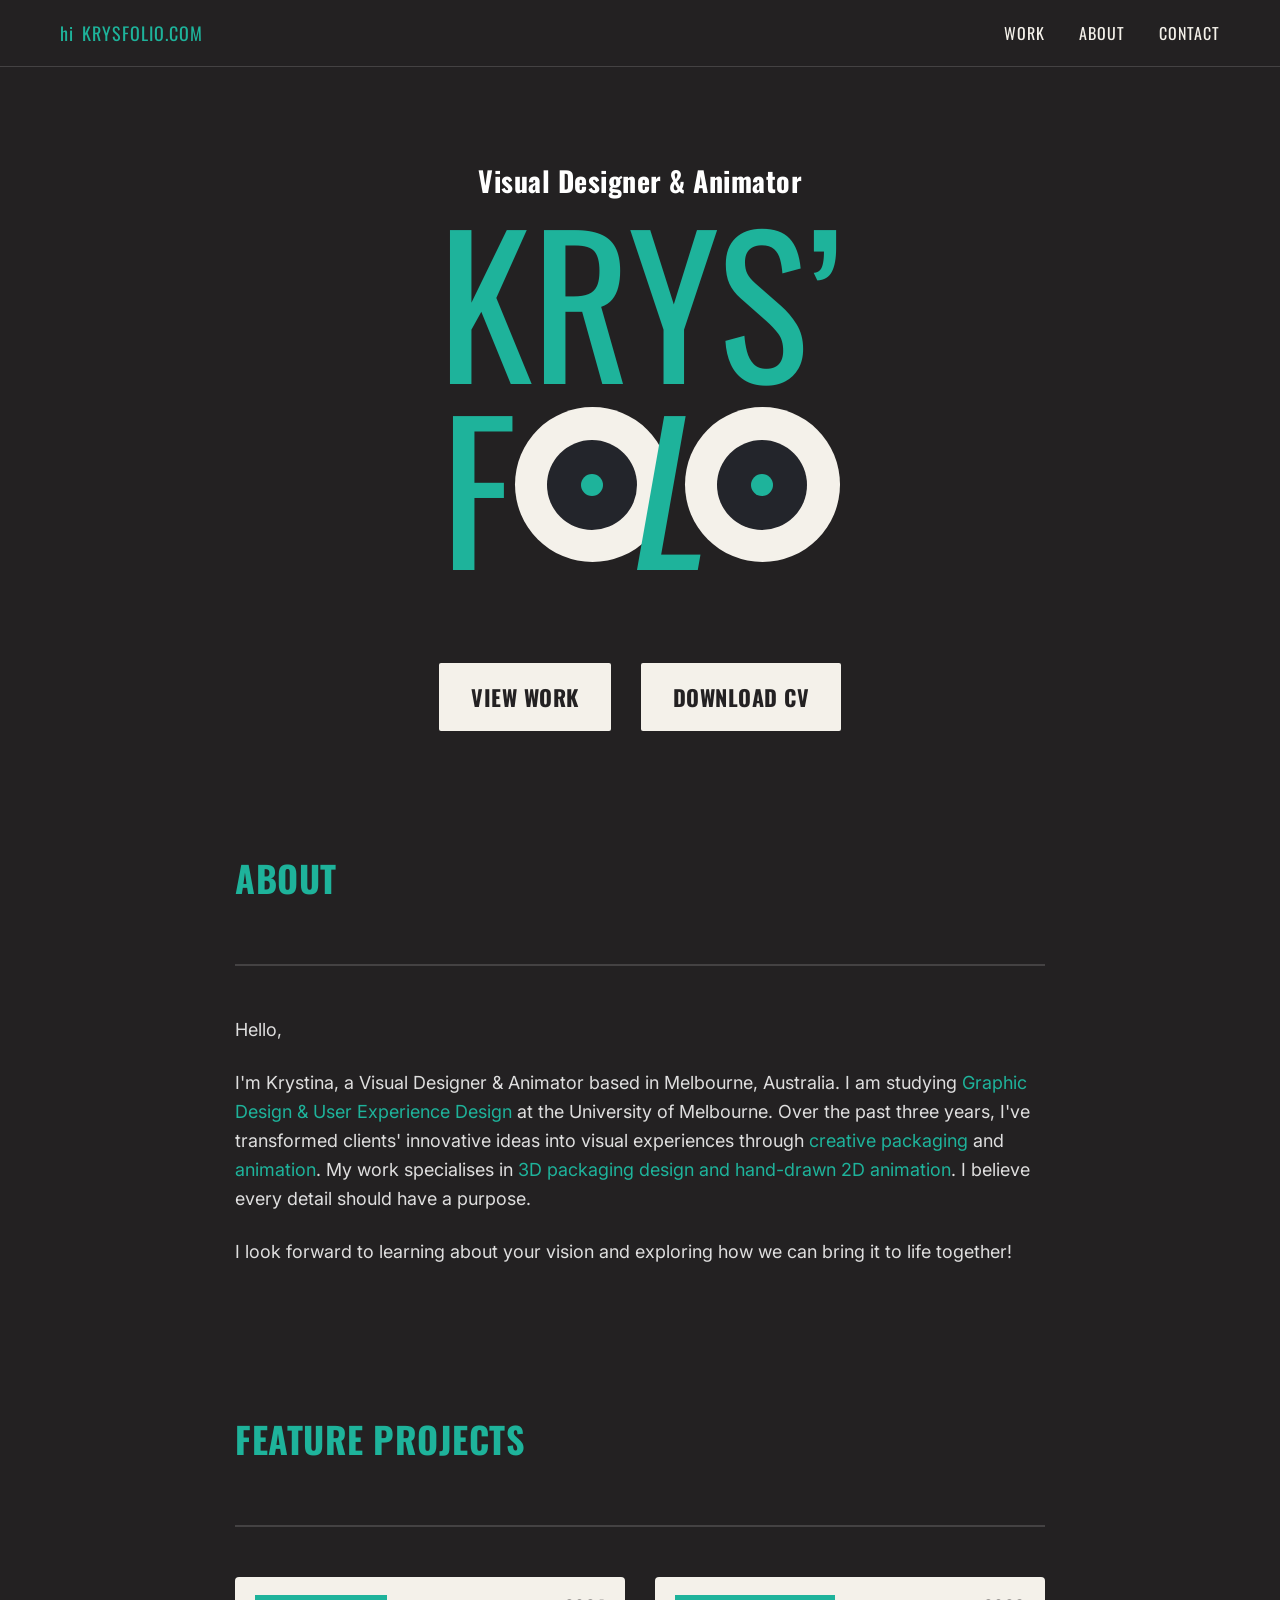
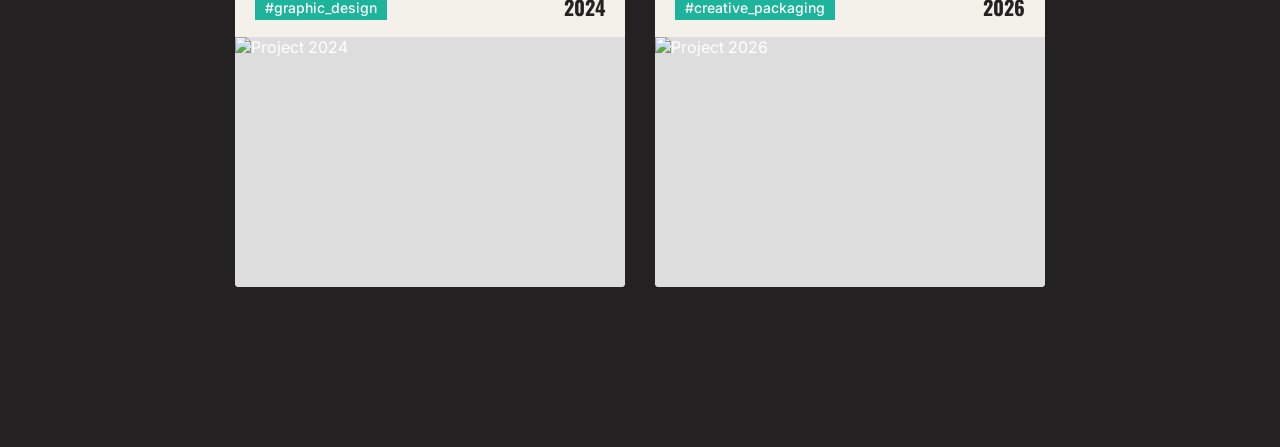
==== index.html @ 50fbc8a4 "first-version" ====
<!DOCTYPE html>
<html lang="vi">
<head>
  <meta charset="UTF-8">
  <meta name="viewport" content="width=device-width, initial-scale=1.0">
  <title>Krystina | Visual Designer & Animator</title>
  <link rel="preconnect" href="https://fonts.googleapis.com">
  <link rel="preconnect" href="https://fonts.gstatic.com" crossorigin>
  <link href="https://fonts.googleapis.com/css2?family=Inter:wght@400;500&family=Oswald:wght@700&display=swap" rel="stylesheet">
  <link rel="stylesheet" href="style.css">
</head>
<body>

  <header class="navbar">
    <div class="nav-container">
      <div class="logo">
        <span class="logo-circle">hi</span>
        <span class="logo-text">KRYSFOLIO.COM</span>
      </div>
      <nav class="nav-links">
        <a href="#work">WORK</a>
        <a href="#about">ABOUT</a>
        <a href="#contact">CONTACT</a>
      </nav>
    </div>
  </header>

  <main class="main-content">
    <section class="hero-section">
      <h2 class="sub-title">Visual Designer & Animator</h2>
      
      <div class="brand-container">
        <div class="row row-top">KRYS’</div>
        <div class="row row-bottom">
          <span class="letter txt-green">F</span>
          <div class="eye">
            <div class="pupil"></div>
          </div>
          <span class="letter txt-green letter-l">L</span>
          <div class="eye">
            <div class="pupil"></div>
          </div>
        </div>
      </div>

      <div class="cta-buttons">
        <a href="#work" class="btn">VIEW WORK</a>
        <a href="#cv" class="btn">DOWNLOAD CV</a>
      </div>
    </section>

    <section id="about" class="about-section">
      <h3 class="section-title">ABOUT</h3>
      <div class="about-text">
        <p>Hello,</p>
        <p>I'm Krystina, a Visual Designer & Animator based in Melbourne, Australia. I am studying <span class="txt-highlight">Graphic Design & User Experience Design</span> at the University of Melbourne. Over the past three years, I've transformed clients' innovative ideas into visual experiences through <span class="txt-highlight">creative packaging</span> and <span class="txt-highlight">animation</span>. My work specialises in <span class="txt-highlight">3D packaging design and hand-drawn 2D animation</span>. I believe every detail should have a purpose.</p>
        <p>I look forward to learning about your vision and exploring how we can bring it to life together!</p>
      </div>
    </section>

    <section id="work" class="projects-section">
      <h3 class="section-title">FEATURE PROJECTS</h3>
      
      <div class="projects-grid">
        <div class="project-card">
          <div class="card-header">
            <span class="tag">#graphic_design</span>
            <span class="year">2024</span>
          </div>
          <div class="card-media">
            <img src="placeholder1.jpg" alt="Project 2024"> 
          </div>
        </div>

        <div class="project-card">
          <div class="card-header">
            <span class="tag">#creative_packaging</span>
            <span class="year">2026</span>
          </div>
          <div class="card-media">
            <img src="placeholder2.jpg" alt="Project 2026">
          </div>
        </div>
      </div>
    </section>
  </main>

  <script src="script.js"></script>
</body>
</html>
---- style.css ----
/* --- Quy chuẩn hệ thống --- */
* {
  box-sizing: border-box;
  margin: 0;
  padding: 0;
}

:root {
  --bg-color: #232122;     /* Màu nền xám đen đặc trưng của ảnh */
  --primary-green: #1eb39b; /* Màu xanh ngọc chuẩn */
  --text-white: #ffffff;
  --text-cream: #f4f1ea;
}

html {
  scroll-behavior: smooth;
}

body {
  background-color: var(--bg-color);
  color: var(--text-white);
  font-family: 'Inter', sans-serif;
  overflow-x: hidden;
  padding-bottom: 100px;
}

/* --- 1. NAVBAR STYLE --- */
.navbar {
  width: 100%;
  border-bottom: 1px solid rgba(255, 255, 255, 0.15);
  position: fixed;
  top: 0;
  left: 0;
  background-color: var(--bg-color);
  z-index: 100;
}

.nav-container {
  max-width: 1200px;
  margin: 0 auto;
  padding: 20px;
  display: flex;
  justify-content: space-between;
  align-items: center;
}

.logo {
  display: flex;
  align-items: center;
  gap: 8px;
  font-family: 'Oswald', sans-serif;
  color: var(--primary-green);
  font-size: 18px;
  letter-spacing: 1px;
}

.nav-links a {
  font-family: 'Oswald', sans-serif;
  color: var(--text-cream);
  text-decoration: none;
  margin-left: 30px;
  font-size: 16px;
  letter-spacing: 1px;
  transition: color 0.2s;
}

.nav-links a:hover {
  color: var(--primary-green);
}

/* --- TỔNG THỂ LAYOUT CHÍNH --- */
.main-content {
  max-width: 850px;
  margin: 0 auto;
  padding: 0 20px;
}

/* --- 2. HERO SECTION --- */
.hero-section {
  padding-top: 160px;
  padding-bottom: 60px;
  display: flex;
  flex-direction: column;
  align-items: center;
}

.sub-title {
  font-family: 'Oswald', sans-serif;
  font-size: 28px;
  font-weight: 700;
  color: var(--text-white);
  margin-bottom: 20px;
  letter-spacing: 0.5px;
}

.brand-container {
  display: flex;
  flex-direction: column;
  align-items: center;
  user-select: none;
  margin-bottom: 40px;
}

.row {
  display: flex;
  align-items: center;
  line-height: 0.82;
}

.row-top {
  font-family: 'Oswald', sans-serif;
  font-size: 190px;
  color: var(--primary-green);
}

.row-bottom {
  font-family: 'Oswald', sans-serif;
  font-size: 190px;
  margin-top: 30px;
}

.letter { display: inline-block; }
.txt-green { color: var(--primary-green); }

.letter-l {
  transform: skewX(-10deg);
  margin-left: -30px;
  margin-right: -30px;
  z-index: 10;
}

/* KHÔNG GIAN MẮT TƯƠNG TÁC CHUỘT */
.eye {
  position: relative;
  width: 155px;
  height: 155px;
  background-color: var(--text-cream);
  border-radius: 50%;
  display: inline-block;
  z-index: 5;
}

.pupil {
  position: absolute;
  width: 90px;
  height: 90px;
  background-color: #23252b;
  border-radius: 50%;
  top: 50%;
  left: 50%;
  transform: translate(-50%, -50%);
  display: flex;
  justify-content: center;
  align-items: center;
  transition: transform 0.06s ease-in-out;
}

.pupil::after {
  content: '';
  width: 22px;
  height: 22px;
  background-color: var(--primary-green);
  border-radius: 50%;
}

/* BUTTONS VIEW WORK & CV */
.cta-buttons {
  display: flex;
  gap: 30px;
  margin-top: 60px;
}

.btn {
  font-family: 'Oswald', sans-serif;
  font-size: 22px;
  font-weight: 700;
  color: #232122;
  background-color: var(--text-cream);
  text-decoration: none;
  padding: 18px 32px;
  border-radius: 2px;
  letter-spacing: 0.5px;
  transition: background-color 0.2s, transform 0.1s;
}

.btn:hover {
  background-color: var(--primary-green);
  color: #fff;
  transform: translateY(-2px);
}

/* --- CẤU TRÚC CHUNG CÁC SECTION PHÍA DƯỚI --- */
.section-title {
  font-family: 'Oswald', sans-serif;
  font-size: 36px;
  color: var(--primary-green);
  border-bottom: 2px solid rgba(255, 255, 255, 0.15);
  padding-bottom: 60px;
  margin-bottom: 50px;
  letter-spacing: 0.5px;
}

/* --- 3. ABOUT SECTION --- */
.about-section {
  padding: 60px 0;
}

.about-text {
  font-size: 18px;
  line-height: 1.6;
  color: rgba(255, 255, 255, 0.85);
}

.about-text p {
  margin-bottom: 25px;
}

.txt-highlight {
  color: var(--primary-green);
}

/* --- 4. PROJECTS SECTION --- */
.projects-section {
  padding: 60px 0;
}

.projects-grid {
  display: grid;
  grid-template-columns: 1fr 1fr;
  gap: 30px;
}

.project-card {
  background-color: var(--text-cream);
  border-radius: 4px;
  overflow: hidden;
  display: flex;
  flex-direction: column;
}

.card-header {
  padding: 15px 20px;
  display: flex;
  justify-content: space-between;
  align-items: center;
  color: #232122;
}

.tag {
  background-color: var(--primary-green);
  color: white;
  padding: 4px 10px;
  font-size: 14px;
  font-weight: 500;
}

.year {
  font-family: 'Oswald', sans-serif;
  font-size: 20px;
  font-weight: 700;
}

.card-media {
  flex-grow: 1;
  background-color: #ddd; /* Nền tạm khi chưa có ảnh */
  min-height: 250px;
  display: flex;
  align-items: center;
  justify-content: center;
}

.card-media img {
  width: 100%;
  height: 100%;
  object-fit: cover;
}

/* RESPONSIVE CHO ĐIỆN THOẠI */
@media (max-width: 768px) {
  .row-top { font-size: 100px; }
  .row-bottom { font-size: 90px; }
  .eye { width: 85px; height: 85px; }
  .pupil { width: 40px; height: 40px; }
  .letter-l { margin-left: -15px; margin-right: -15px; }
  .projects-grid { grid-template-columns: 1fr; }
}
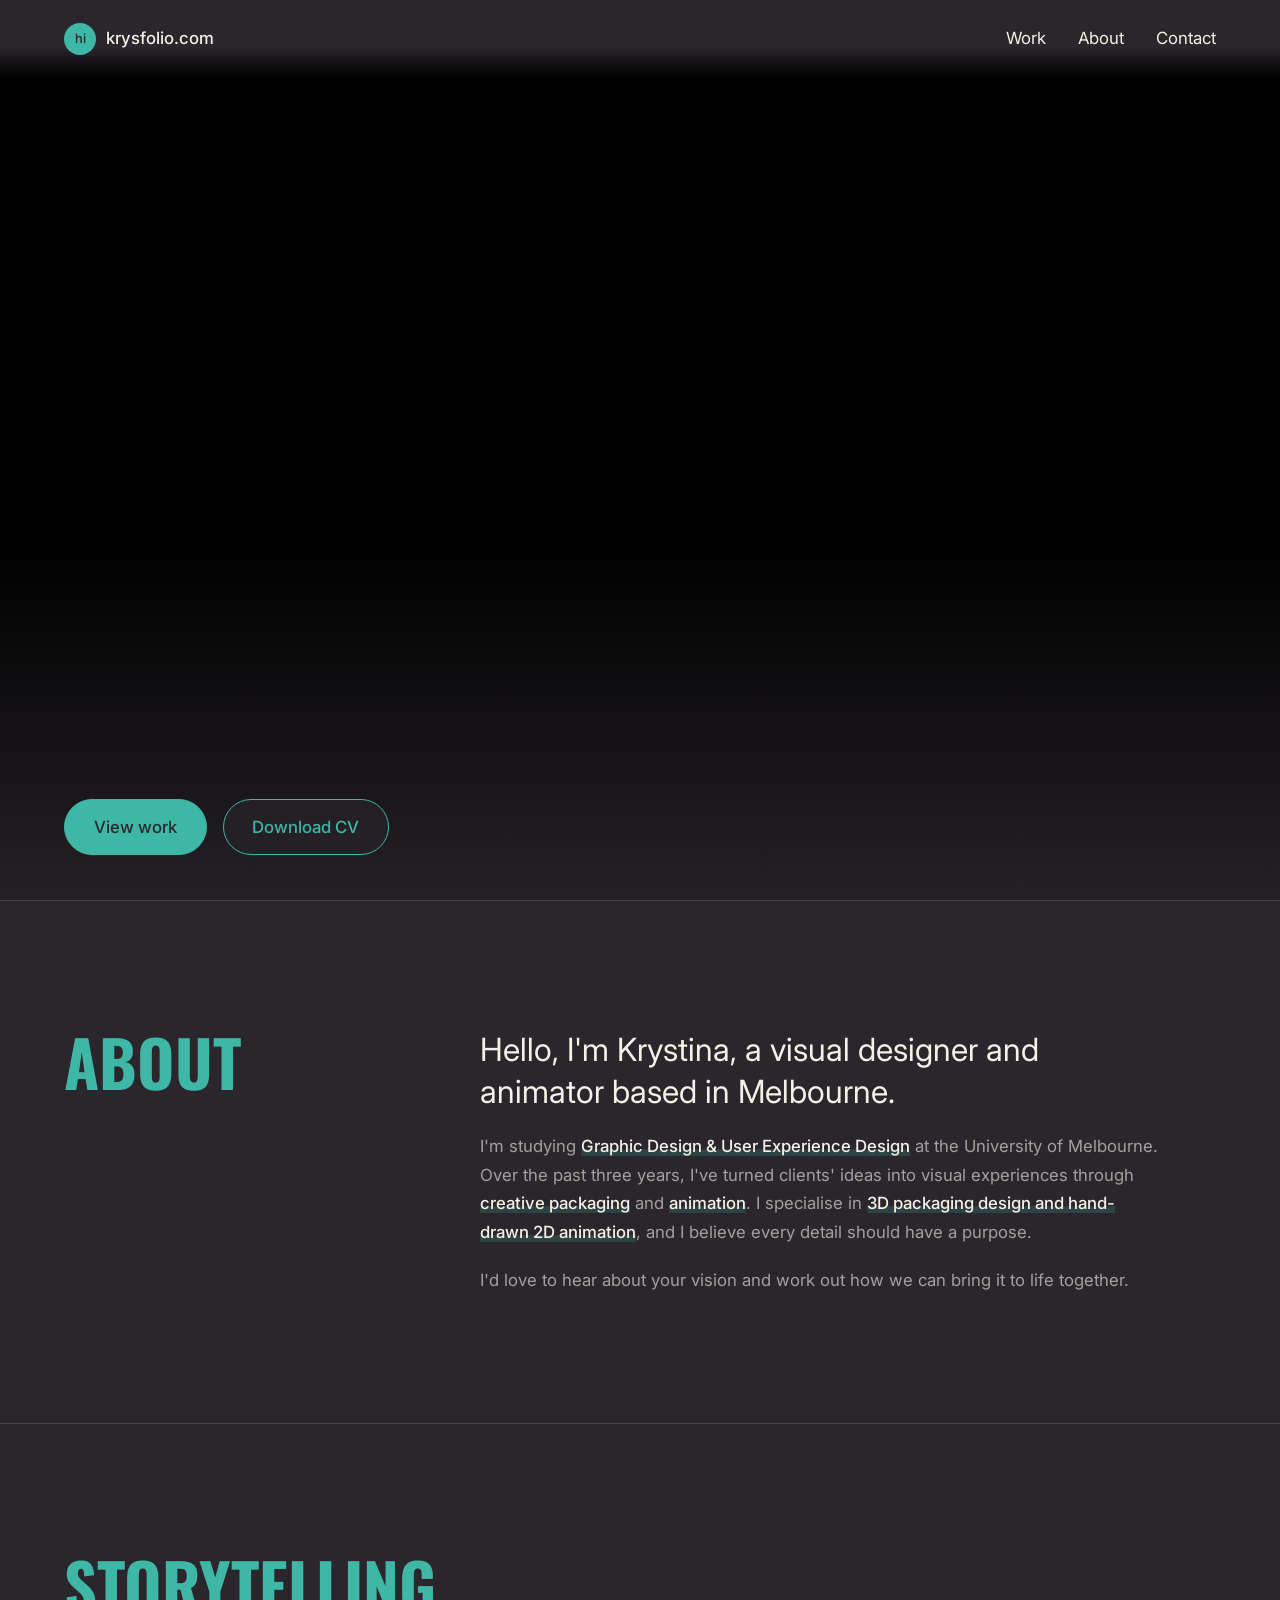
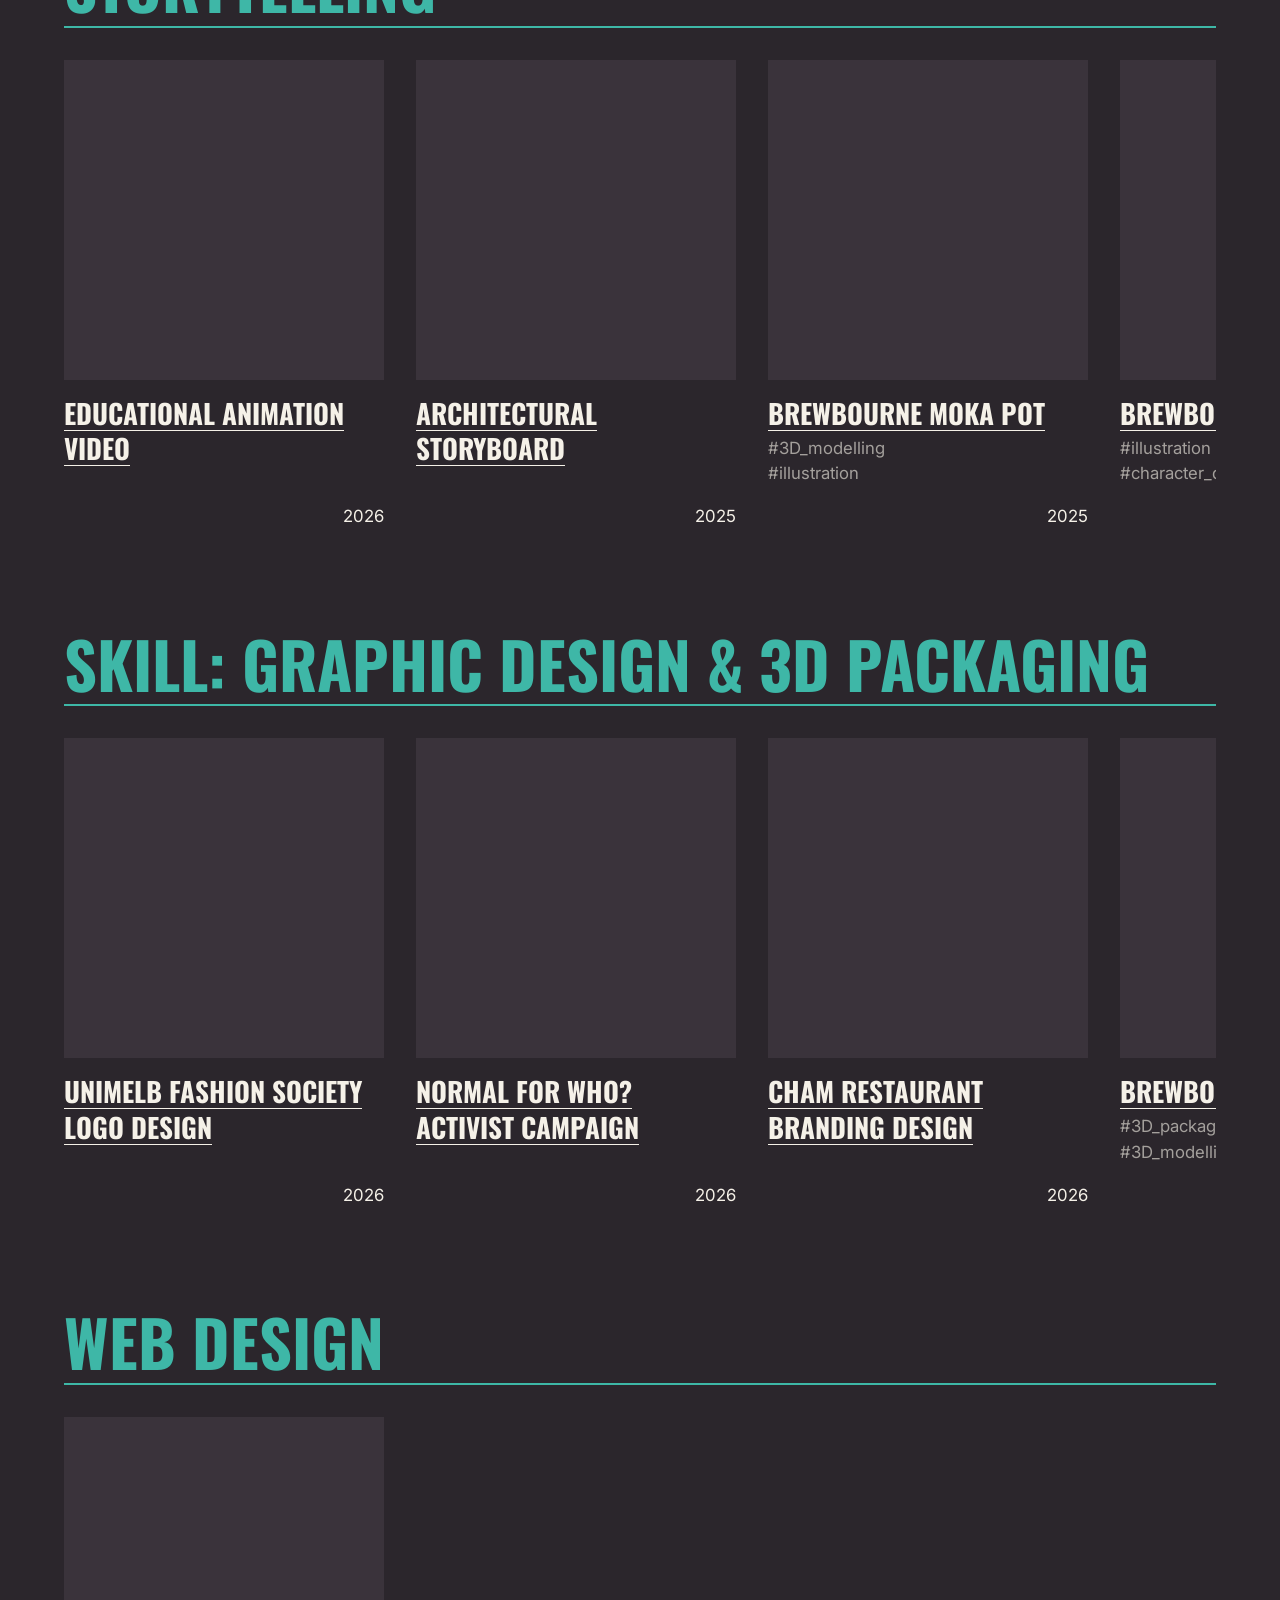
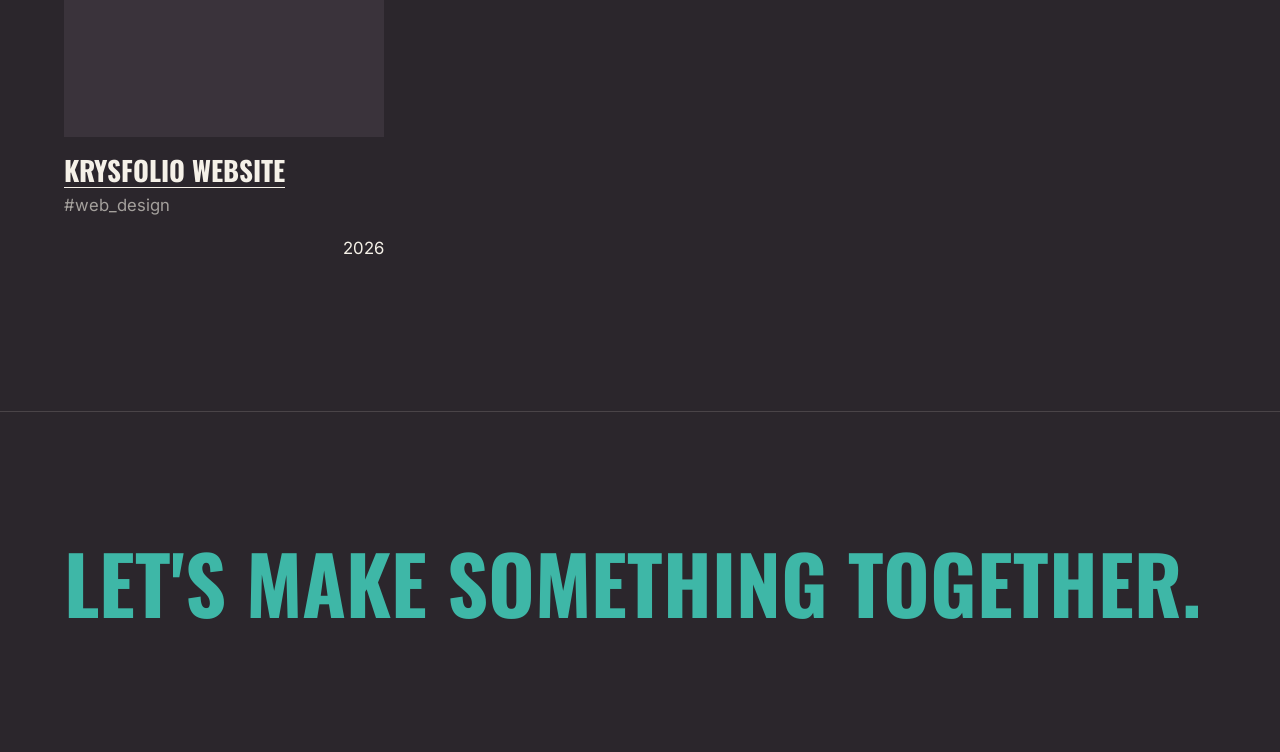
==== commit 8e2dee74: "second-vers" ====
--- a/index.html
+++ b/index.html
@@ -1,5 +1,5 @@
 <!DOCTYPE html>
-<html lang="vi">
+<html lang="en">
 <head>
   <meta charset="UTF-8">
   <meta name="viewport" content="width=device-width, initial-scale=1.0">
@@ -12,79 +12,112 @@
 <body>
 
   <header class="navbar">
-    <div class="nav-container">
-      <div class="logo">
-        <span class="logo-circle">hi</span>
-        <span class="logo-text">KRYSFOLIO.COM</span>
-      </div>
-      <nav class="nav-links">
-        <a href="#work">WORK</a>
-        <a href="#about">ABOUT</a>
-        <a href="#contact">CONTACT</a>
-      </nav>
-    </div>
+    <a href="#top" class="logo"><span class="logo-dot">hi</span>krysfolio.com</a>
+    <nav class="nav-links">
+      <a href="#work">Work</a>
+      <a href="#about">About</a>
+      <a href="#contact">Contact</a>
+    </nav>
   </header>
 
-  <main class="main-content">
-    <section class="hero-section">
-      <h2 class="sub-title">Visual Designer & Animator</h2>
-      
-      <div class="brand-container">
-        <div class="row row-top">KRYS’</div>
-        <div class="row row-bottom">
-          <span class="letter txt-green">F</span>
-          <div class="eye">
-            <div class="pupil"></div>
-          </div>
-          <span class="letter txt-green letter-l">L</span>
-          <div class="eye">
-            <div class="pupil"></div>
-          </div>
-        </div>
-      </div>
-
-      <div class="cta-buttons">
-        <a href="#work" class="btn">VIEW WORK</a>
-        <a href="#cv" class="btn">DOWNLOAD CV</a>
+  <main id="top">
+    <section class="hero">
+      <video class="hero-video" autoplay muted loop playsinline preload="auto" poster="hero-poster.jpg" aria-label="Krystina's animation reel">
+        <source src="hero.webm" type="video/webm">
+        <source src="images/hero-animation.mp4" type="video/mp4">
+      </video>
+      <div class="cta">
+        <a href="#work" class="btn btn-solid">View work</a>
+        <a href="#cv" class="btn">Download CV</a>
       </div>
     </section>
 
-    <section id="about" class="about-section">
-      <h3 class="section-title">ABOUT</h3>
+    <section id="about" class="about">
+      <h2>About</h2>
       <div class="about-text">
-        <p>Hello,</p>
-        <p>I'm Krystina, a Visual Designer & Animator based in Melbourne, Australia. I am studying <span class="txt-highlight">Graphic Design & User Experience Design</span> at the University of Melbourne. Over the past three years, I've transformed clients' innovative ideas into visual experiences through <span class="txt-highlight">creative packaging</span> and <span class="txt-highlight">animation</span>. My work specialises in <span class="txt-highlight">3D packaging design and hand-drawn 2D animation</span>. I believe every detail should have a purpose.</p>
-        <p>I look forward to learning about your vision and exploring how we can bring it to life together!</p>
+        <p class="lead">Hello, I'm Krystina, a visual designer and animator based in Melbourne.</p>
+        <p>I'm studying <b>Graphic Design &amp; User Experience Design</b> at the University of Melbourne. Over the past three years, I've turned clients' ideas into visual experiences through <b>creative packaging</b> and <b>animation</b>. I specialise in <b>3D packaging design and hand-drawn 2D animation</b>, and I believe every detail should have a purpose.</p>
+        <p>I'd love to hear about your vision and work out how we can bring it to life together.</p>
       </div>
     </section>
 
-    <section id="work" class="projects-section">
-      <h3 class="section-title">FEATURE PROJECTS</h3>
-      
-      <div class="projects-grid">
-        <div class="project-card">
-          <div class="card-header">
-            <span class="tag">#graphic_design</span>
-            <span class="year">2024</span>
-          </div>
-          <div class="card-media">
-            <img src="placeholder1.jpg" alt="Project 2024"> 
-          </div>
+    <section id="work" class="work">
+      <div class="category">
+        <h2>Storytelling</h2>
+        <div class="row">
+          <a href="#" class="card">
+            <div class="media"><img src="images/educational-animation-video.jpg" alt="Educational Animation Video" onerror="this.remove()"></div>
+            <h3 class="title">Educational Animation Video</h3>
+            
+            <span class="year">2026</span>
+          </a>
+          <a href="#" class="card">
+            <div class="media"><img src="images/architectural-storyboard.jpg" alt="Architectural Storyboard" onerror="this.remove()"></div>
+            <h3 class="title">Architectural Storyboard</h3>
+            
+            <span class="year">2025</span>
+          </a>
+          <a href="#" class="card">
+            <div class="media"><img src="images/brewbourne-moka-pot.jpg" alt="Brewbourne Moka Pot" onerror="this.remove()"></div>
+            <h3 class="title">Brewbourne Moka Pot</h3>
+            <p class="tags"><span>#3D_modelling</span><span>#illustration</span></p>
+            <span class="year">2025</span>
+          </a>
+          <a href="#" class="card">
+            <div class="media"><img src="images/brewbourne-mascots.jpg" alt="Brewbourne Mascots" onerror="this.remove()"></div>
+            <h3 class="title">Brewbourne Mascots</h3>
+            <p class="tags"><span>#illustration</span><span>#character_design</span></p>
+            <span class="year">2025</span>
+          </a>
         </div>
-
-        <div class="project-card">
-          <div class="card-header">
-            <span class="tag">#creative_packaging</span>
+      </div>
+      <div class="category">
+        <h2>Skill: Graphic Design &amp; 3D Packaging</h2>
+        <div class="row">
+          <a href="#" class="card">
+            <div class="media"><img src="images/unimelb-fashion-society-logo-design.jpg" alt="UniMelb Fashion Society Logo Design" onerror="this.remove()"></div>
+            <h3 class="title">UniMelb Fashion Society Logo Design</h3>
+            
             <span class="year">2026</span>
-          </div>
-          <div class="card-media">
-            <img src="placeholder2.jpg" alt="Project 2026">
-          </div>
+          </a>
+          <a href="#" class="card">
+            <div class="media"><img src="images/normal-for-who-activist-campaign.jpg" alt="Normal For Who? Activist Campaign" onerror="this.remove()"></div>
+            <h3 class="title">Normal For Who? Activist Campaign</h3>
+            
+            <span class="year">2026</span>
+          </a>
+          <a href="#" class="card">
+            <div class="media"><img src="images/cham-restaurant-branding-design.jpg" alt="Cham Restaurant Branding Design" onerror="this.remove()"></div>
+            <h3 class="title">Cham Restaurant Branding Design</h3>
+            
+            <span class="year">2026</span>
+          </a>
+          <a href="#" class="card">
+            <div class="media"><img src="images/brewbourne-packaging.jpg" alt="Brewbourne Packaging" onerror="this.remove()"></div>
+            <h3 class="title">Brewbourne Packaging</h3>
+            <p class="tags"><span>#3D_packaging</span><span>#3D_modelling</span></p>
+            <span class="year">2026</span>
+          </a>
+        </div>
+      </div>
+      <div class="category">
+        <h2>Web Design</h2>
+        <div class="row">
+          <a href="#" class="card">
+            <div class="media"><img src="images/krysfolio-website.jpg" alt="Krysfolio Website" onerror="this.remove()"></div>
+            <h3 class="title">Krysfolio Website</h3>
+            <p class="tags"><span>#web_design</span></p>
+            <span class="year">2026</span>
+          </a>
         </div>
       </div>
     </section>
   </main>
 
+  <footer id="contact" class="footer">
+    <p>Let's make something together.</p>
+  </footer>
+
   <script src="script.js"></script>
 </body>
 </html>
--- a/style.css
+++ b/style.css
@@ -1,286 +1,99 @@
-/* --- Quy chuẩn hệ thống --- */
-* {
-  box-sizing: border-box;
-  margin: 0;
-  padding: 0;
+:root {
+  --bg: #2B262C;
+  --heading: #3EB7A7;
+  --body: #F5F1E8;
+  --muted: #F5F1E899;
+  --line: #F5F1E826;
+  --display: "Oswald", Impact, sans-serif;
+  --text: "Inter", system-ui, sans-serif;
+  --pad: clamp(1.25rem, 5vw, 4rem);
 }
+* { box-sizing: border-box; margin: 0; }
+html { scroll-behavior: smooth; }
+body {
+  background: var(--bg); color: var(--body);
+  font: 400 1.05rem/1.7 var(--text);
+  -webkit-font-smoothing: antialiased;
+}
+a { color: inherit; text-decoration: none; }
+:focus-visible { outline: 2px solid var(--heading); outline-offset: 4px; }
 
-:root {
-  --bg-color: #232122;     /* Màu nền xám đen đặc trưng của ảnh */
-  --primary-green: #1eb39b; /* Màu xanh ngọc chuẩn */
-  --text-white: #ffffff;
-  --text-cream: #f4f1ea;
+/* Nav */
+.navbar {
+  position: fixed; inset: 0 0 auto 0; z-index: 10;
+  display: flex; justify-content: space-between; align-items: center;
+  padding: 1.25rem var(--pad);
+  background: linear-gradient(var(--bg) 60%, transparent);
 }
+.logo { display: flex; align-items: center; gap: .6rem; font-weight: 500; }
+.logo-dot {
+  display: grid; place-items: center; width: 2rem; height: 2rem;
+  border-radius: 50%; background: var(--heading); color: var(--bg);
+  font-size: .8rem; font-weight: 500;
+}
+.nav-links { display: flex; gap: 2rem; }
+.nav-links a { padding: .25rem 0; border-bottom: 1px solid transparent; transition: border-color .2s; }
+.nav-links a:hover { border-color: var(--heading); }
 
-html {
-  scroll-behavior: smooth;
+/* Hero: full-screen animation video */
+.hero { position: relative; height: 100svh; min-height: 28rem; background: #000; overflow: hidden; }
+.hero-video { position: absolute; inset: 0; width: 100%; height: 100%; object-fit: cover; display: block; }
+.hero::after { /* keeps nav and buttons readable over any footage */
+  content: ""; position: absolute; inset: auto 0 0 0; height: 40%;
+  background: linear-gradient(transparent, #2B262Cd9); pointer-events: none;
 }
+.cta { position: absolute; z-index: 2; left: var(--pad); bottom: clamp(1.5rem, 5vh, 3rem); display: flex; gap: 1rem; flex-wrap: wrap; }
+.btn {
+  padding: .8rem 1.8rem; border: 1.5px solid var(--heading); border-radius: 999px;
+  color: var(--heading); font-weight: 500; background: #2B262C99; backdrop-filter: blur(6px);
+  transition: background .2s, color .2s;
+}
+.btn:hover, .btn-solid { background: var(--heading); color: var(--bg); }
+.btn-solid:hover { background: var(--body); border-color: var(--body); }
 
-body {
-  background-color: var(--bg-color);
-  color: var(--text-white);
-  font-family: 'Inter', sans-serif;
-  overflow-x: hidden;
-  padding-bottom: 100px;
+/* Sections */
+.about, .work, .footer { padding: clamp(4rem, 10vw, 8rem) var(--pad); border-top: 1px solid var(--line); }
+h2 { font: 700 clamp(2.2rem, 6vw, 4rem)/1 var(--display); color: var(--heading); text-transform: uppercase; }
+
+.about { display: grid; grid-template-columns: minmax(0, 1fr) minmax(0, 2fr); gap: 3rem; }
+.about-text { max-width: 62ch; display: grid; gap: 1.25rem; color: var(--muted); }
+.about-text .lead { color: var(--body); font-size: clamp(1.4rem, 3vw, 2rem); line-height: 1.3; }
+.about-text b { color: var(--body); font-weight: 500; box-shadow: inset 0 -.4em 0 #3EB7A733; }
+
+/* Work: category rows, each a horizontal scroller */
+.category + .category { margin-top: clamp(3rem, 7vw, 5rem); }
+.category h2 {
+  padding-bottom: .6rem; margin-bottom: 2rem;
+  border-bottom: 2px solid var(--heading);
 }
+.row {
+  display: flex; gap: 2rem; overflow-x: auto; padding-bottom: 1.25rem;
+  scroll-snap-type: x proximity; overscroll-behavior-x: contain;
+  scrollbar-width: thin; scrollbar-color: var(--heading) transparent;
+}
+.card { flex: 0 0 clamp(14rem, 26vw, 20rem); display: flex; flex-direction: column; scroll-snap-align: start; }
+.media { aspect-ratio: 1; overflow: hidden; background: #3A333B; }
+.media img { width: 100%; height: 100%; object-fit: cover; display: block; transition: transform .5s ease; }
+.card:hover .media img { transform: scale(1.04); }
+.title {
+  margin-top: 1rem; font: 700 clamp(1.3rem, 2.2vw, 1.7rem)/1.3 var(--display);
+  text-transform: uppercase; text-decoration: underline; text-underline-offset: .18em;
+  text-decoration-thickness: 1px; transition: color .2s;
+}
+.card:hover .title { color: var(--heading); }
+.tags { margin-top: .3rem; color: var(--muted); font-size: 1.05rem; line-height: 1.5; }
+.tags span { display: block; }
+.year { margin-top: auto; padding-top: 1rem; text-align: right; }
 
-/* --- 1. NAVBAR STYLE --- */
-.navbar {
-  width: 100%;
-  border-bottom: 1px solid rgba(255, 255, 255, 0.15);
-  position: fixed;
-  top: 0;
-  left: 0;
-  background-color: var(--bg-color);
-  z-index: 100;
+.footer { font: 700 clamp(2rem, 7vw, 5rem)/1.05 var(--display); color: var(--heading); text-transform: uppercase; }
+
+@media (max-width: 720px) {
+  .about { grid-template-columns: 1fr; gap: 1.5rem; }
+  .nav-links { gap: 1.1rem; font-size: .95rem; }
+  .card { flex-basis: 75vw; }
+  .logo-text { display: none; }
 }
-
-.nav-container {
-  max-width: 1200px;
-  margin: 0 auto;
-  padding: 20px;
-  display: flex;
-  justify-content: space-between;
-  align-items: center;
-}
-
-.logo {
-  display: flex;
-  align-items: center;
-  gap: 8px;
-  font-family: 'Oswald', sans-serif;
-  color: var(--primary-green);
-  font-size: 18px;
-  letter-spacing: 1px;
-}
-
-.nav-links a {
-  font-family: 'Oswald', sans-serif;
-  color: var(--text-cream);
-  text-decoration: none;
-  margin-left: 30px;
-  font-size: 16px;
-  letter-spacing: 1px;
-  transition: color 0.2s;
-}
-
-.nav-links a:hover {
-  color: var(--primary-green);
-}
-
-/* --- TỔNG THỂ LAYOUT CHÍNH --- */
-.main-content {
-  max-width: 850px;
-  margin: 0 auto;
-  padding: 0 20px;
-}
-
-/* --- 2. HERO SECTION --- */
-.hero-section {
-  padding-top: 160px;
-  padding-bottom: 60px;
-  display: flex;
-  flex-direction: column;
-  align-items: center;
-}
-
-.sub-title {
-  font-family: 'Oswald', sans-serif;
-  font-size: 28px;
-  font-weight: 700;
-  color: var(--text-white);
-  margin-bottom: 20px;
-  letter-spacing: 0.5px;
-}
-
-.brand-container {
-  display: flex;
-  flex-direction: column;
-  align-items: center;
-  user-select: none;
-  margin-bottom: 40px;
-}
-
-.row {
-  display: flex;
-  align-items: center;
-  line-height: 0.82;
-}
-
-.row-top {
-  font-family: 'Oswald', sans-serif;
-  font-size: 190px;
-  color: var(--primary-green);
-}
-
-.row-bottom {
-  font-family: 'Oswald', sans-serif;
-  font-size: 190px;
-  margin-top: 30px;
-}
-
-.letter { display: inline-block; }
-.txt-green { color: var(--primary-green); }
-
-.letter-l {
-  transform: skewX(-10deg);
-  margin-left: -30px;
-  margin-right: -30px;
-  z-index: 10;
-}
-
-/* KHÔNG GIAN MẮT TƯƠNG TÁC CHUỘT */
-.eye {
-  position: relative;
-  width: 155px;
-  height: 155px;
-  background-color: var(--text-cream);
-  border-radius: 50%;
-  display: inline-block;
-  z-index: 5;
-}
-
-.pupil {
-  position: absolute;
-  width: 90px;
-  height: 90px;
-  background-color: #23252b;
-  border-radius: 50%;
-  top: 50%;
-  left: 50%;
-  transform: translate(-50%, -50%);
-  display: flex;
-  justify-content: center;
-  align-items: center;
-  transition: transform 0.06s ease-in-out;
-}
-
-.pupil::after {
-  content: '';
-  width: 22px;
-  height: 22px;
-  background-color: var(--primary-green);
-  border-radius: 50%;
-}
-
-/* BUTTONS VIEW WORK & CV */
-.cta-buttons {
-  display: flex;
-  gap: 30px;
-  margin-top: 60px;
-}
-
-.btn {
-  font-family: 'Oswald', sans-serif;
-  font-size: 22px;
-  font-weight: 700;
-  color: #232122;
-  background-color: var(--text-cream);
-  text-decoration: none;
-  padding: 18px 32px;
-  border-radius: 2px;
-  letter-spacing: 0.5px;
-  transition: background-color 0.2s, transform 0.1s;
-}
-
-.btn:hover {
-  background-color: var(--primary-green);
-  color: #fff;
-  transform: translateY(-2px);
-}
-
-/* --- CẤU TRÚC CHUNG CÁC SECTION PHÍA DƯỚI --- */
-.section-title {
-  font-family: 'Oswald', sans-serif;
-  font-size: 36px;
-  color: var(--primary-green);
-  border-bottom: 2px solid rgba(255, 255, 255, 0.15);
-  padding-bottom: 60px;
-  margin-bottom: 50px;
-  letter-spacing: 0.5px;
-}
-
-/* --- 3. ABOUT SECTION --- */
-.about-section {
-  padding: 60px 0;
-}
-
-.about-text {
-  font-size: 18px;
-  line-height: 1.6;
-  color: rgba(255, 255, 255, 0.85);
-}
-
-.about-text p {
-  margin-bottom: 25px;
-}
-
-.txt-highlight {
-  color: var(--primary-green);
-}
-
-/* --- 4. PROJECTS SECTION --- */
-.projects-section {
-  padding: 60px 0;
-}
-
-.projects-grid {
-  display: grid;
-  grid-template-columns: 1fr 1fr;
-  gap: 30px;
-}
-
-.project-card {
-  background-color: var(--text-cream);
-  border-radius: 4px;
-  overflow: hidden;
-  display: flex;
-  flex-direction: column;
-}
-
-.card-header {
-  padding: 15px 20px;
-  display: flex;
-  justify-content: space-between;
-  align-items: center;
-  color: #232122;
-}
-
-.tag {
-  background-color: var(--primary-green);
-  color: white;
-  padding: 4px 10px;
-  font-size: 14px;
-  font-weight: 500;
-}
-
-.year {
-  font-family: 'Oswald', sans-serif;
-  font-size: 20px;
-  font-weight: 700;
-}
-
-.card-media {
-  flex-grow: 1;
-  background-color: #ddd; /* Nền tạm khi chưa có ảnh */
-  min-height: 250px;
-  display: flex;
-  align-items: center;
-  justify-content: center;
-}
-
-.card-media img {
-  width: 100%;
-  height: 100%;
-  object-fit: cover;
-}
-
-/* RESPONSIVE CHO ĐIỆN THOẠI */
-@media (max-width: 768px) {
-  .row-top { font-size: 100px; }
-  .row-bottom { font-size: 90px; }
-  .eye { width: 85px; height: 85px; }
-  .pupil { width: 40px; height: 40px; }
-  .letter-l { margin-left: -15px; margin-right: -15px; }
-  .projects-grid { grid-template-columns: 1fr; }
+@media (prefers-reduced-motion: reduce) {
+  html { scroll-behavior: auto; }
+  *, *::after { animation: none !important; transition: none !important; }
 }
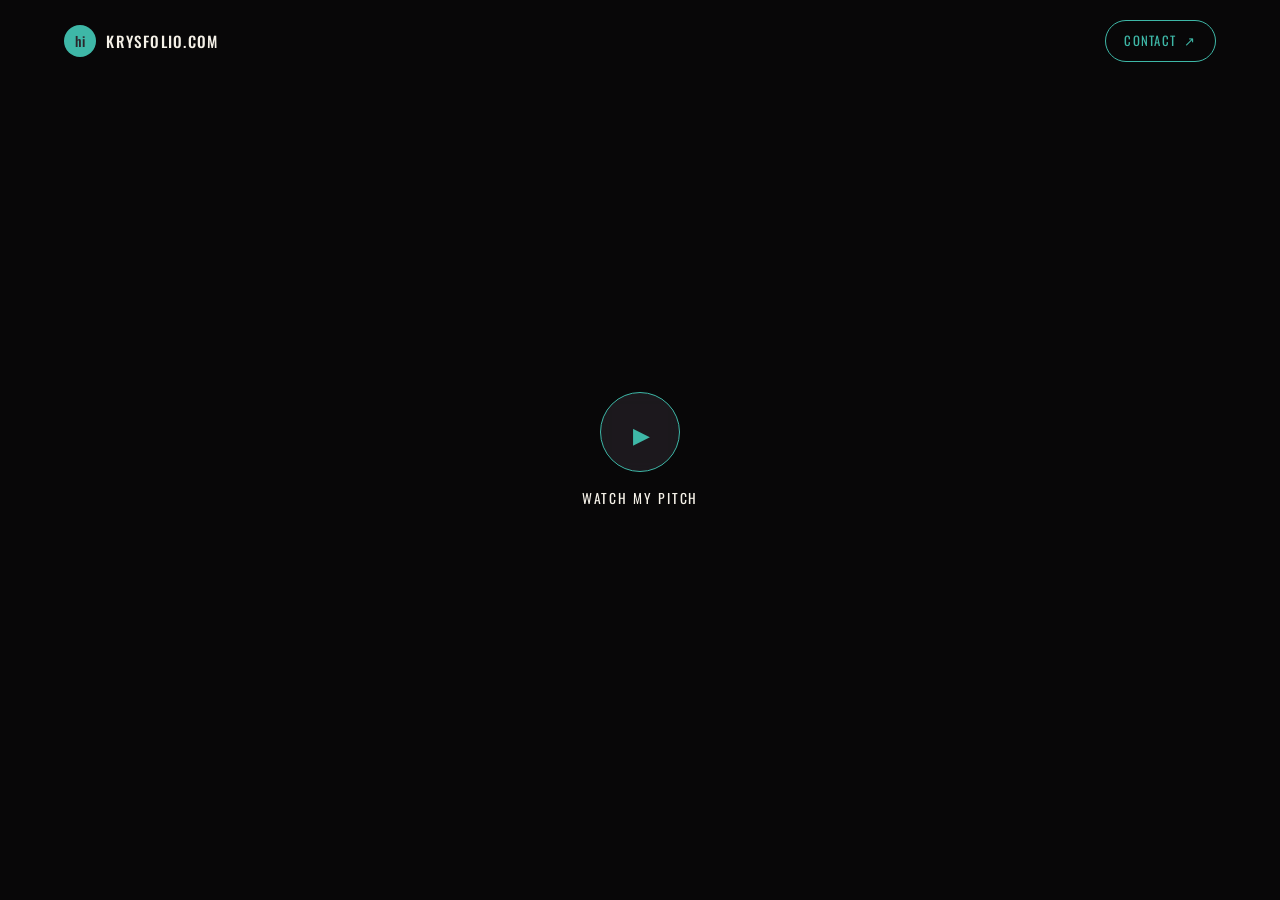
==== commit e61d12ce: "ver3-vidpitching" ====
--- a/index.html
+++ b/index.html
@@ -1,123 +1,79 @@
+
 <!DOCTYPE html>
 <html lang="en">
 <head>
   <meta charset="UTF-8">
-  <meta name="viewport" content="width=device-width, initial-scale=1.0">
+  <meta name="viewport" content="width=device-width, initial-scale=1">
+  <meta name="theme-color" content="#2B262C">
   <title>Krystina | Visual Designer & Animator</title>
+
   <link rel="preconnect" href="https://fonts.googleapis.com">
   <link rel="preconnect" href="https://fonts.gstatic.com" crossorigin>
-  <link href="https://fonts.googleapis.com/css2?family=Inter:wght@400;500&family=Oswald:wght@700&display=swap" rel="stylesheet">
+  <link href="https://fonts.googleapis.com/css2?family=Oswald:wght@400;500;600;700&display=swap" rel="stylesheet">
   <link rel="stylesheet" href="style.css">
+  <script src="script.js" defer></script>
 </head>
 <body>
 
-  <header class="navbar">
-    <a href="#top" class="logo"><span class="logo-dot">hi</span>krysfolio.com</a>
-    <nav class="nav-links">
-      <a href="#work">Work</a>
-      <a href="#about">About</a>
-      <a href="#contact">Contact</a>
-    </nav>
-  </header>
+  <main class="pitch-page">
+    <video
+      id="pitchVideo"
+      class="pitch-video"
+      playsinline
+      preload="none"
+      poster="hero-poster.jpg"
+      aria-label="Krystina's pitching video"
+    >
+      <source src="images/hero-animation.mp4" type="video/mp4">
+      Your browser does not support HTML video.
+    </video>
 
-  <main id="top">
-    <section class="hero">
-      <video class="hero-video" autoplay muted loop playsinline preload="auto" poster="hero-poster.jpg" aria-label="Krystina's animation reel">
-        <source src="hero.webm" type="video/webm">
-        <source src="images/hero-animation.mp4" type="video/mp4">
-      </video>
-      <div class="cta">
-        <a href="#work" class="btn btn-solid">View work</a>
-        <a href="#cv" class="btn">Download CV</a>
-      </div>
+    <header class="topbar">
+      <a class="brand" href="index.html" aria-label="KRYSFOLIO home">
+        <span class="logo-circle">hi</span>
+        <span class="brand-name">KRYSFOLIO.COM</span>
+      </a>
+
+      <a class="contact-link" href="contact.html">
+        CONTACT <span aria-hidden="true">↗</span>
+      </a>
+    </header>
+
+    <div class="video-overlay" id="videoOverlay">
+      <button class="play-button" id="playButton" type="button">
+        <span class="play-icon" aria-hidden="true">▶</span>
+        <span>WATCH MY PITCH</span>
+      </button>
+    </div>
+
+    <section class="video-controls" id="videoControls"
+             aria-label="Video controls" hidden>
+      <button class="control-button" id="pauseButton" type="button"
+              aria-label="Pause video">Ⅱ</button>
+
+      <span class="time-display" id="currentTime">0:00</span>
+
+      <input
+        class="timeline"
+        id="timeline"
+        type="range"
+        min="0"
+        max="100"
+        value="0"
+        step="0.1"
+        aria-label="Seek through video"
+      >
+
+      <span class="time-display" id="duration">0:00</span>
+
+      <button class="control-button sound-button" id="soundButton"
+              type="button" aria-label="Mute video">SOUND ON</button>
     </section>
 
-    <section id="about" class="about">
-      <h2>About</h2>
-      <div class="about-text">
-        <p class="lead">Hello, I'm Krystina, a visual designer and animator based in Melbourne.</p>
-        <p>I'm studying <b>Graphic Design &amp; User Experience Design</b> at the University of Melbourne. Over the past three years, I've turned clients' ideas into visual experiences through <b>creative packaging</b> and <b>animation</b>. I specialise in <b>3D packaging design and hand-drawn 2D animation</b>, and I believe every detail should have a purpose.</p>
-        <p>I'd love to hear about your vision and work out how we can bring it to life together.</p>
-      </div>
-    </section>
-
-    <section id="work" class="work">
-      <div class="category">
-        <h2>Storytelling</h2>
-        <div class="row">
-          <a href="#" class="card">
-            <div class="media"><img src="images/educational-animation-video.jpg" alt="Educational Animation Video" onerror="this.remove()"></div>
-            <h3 class="title">Educational Animation Video</h3>
-            
-            <span class="year">2026</span>
-          </a>
-          <a href="#" class="card">
-            <div class="media"><img src="images/architectural-storyboard.jpg" alt="Architectural Storyboard" onerror="this.remove()"></div>
-            <h3 class="title">Architectural Storyboard</h3>
-            
-            <span class="year">2025</span>
-          </a>
-          <a href="#" class="card">
-            <div class="media"><img src="images/brewbourne-moka-pot.jpg" alt="Brewbourne Moka Pot" onerror="this.remove()"></div>
-            <h3 class="title">Brewbourne Moka Pot</h3>
-            <p class="tags"><span>#3D_modelling</span><span>#illustration</span></p>
-            <span class="year">2025</span>
-          </a>
-          <a href="#" class="card">
-            <div class="media"><img src="images/brewbourne-mascots.jpg" alt="Brewbourne Mascots" onerror="this.remove()"></div>
-            <h3 class="title">Brewbourne Mascots</h3>
-            <p class="tags"><span>#illustration</span><span>#character_design</span></p>
-            <span class="year">2025</span>
-          </a>
-        </div>
-      </div>
-      <div class="category">
-        <h2>Skill: Graphic Design &amp; 3D Packaging</h2>
-        <div class="row">
-          <a href="#" class="card">
-            <div class="media"><img src="images/unimelb-fashion-society-logo-design.jpg" alt="UniMelb Fashion Society Logo Design" onerror="this.remove()"></div>
-            <h3 class="title">UniMelb Fashion Society Logo Design</h3>
-            
-            <span class="year">2026</span>
-          </a>
-          <a href="#" class="card">
-            <div class="media"><img src="images/normal-for-who-activist-campaign.jpg" alt="Normal For Who? Activist Campaign" onerror="this.remove()"></div>
-            <h3 class="title">Normal For Who? Activist Campaign</h3>
-            
-            <span class="year">2026</span>
-          </a>
-          <a href="#" class="card">
-            <div class="media"><img src="images/cham-restaurant-branding-design.jpg" alt="Cham Restaurant Branding Design" onerror="this.remove()"></div>
-            <h3 class="title">Cham Restaurant Branding Design</h3>
-            
-            <span class="year">2026</span>
-          </a>
-          <a href="#" class="card">
-            <div class="media"><img src="images/brewbourne-packaging.jpg" alt="Brewbourne Packaging" onerror="this.remove()"></div>
-            <h3 class="title">Brewbourne Packaging</h3>
-            <p class="tags"><span>#3D_packaging</span><span>#3D_modelling</span></p>
-            <span class="year">2026</span>
-          </a>
-        </div>
-      </div>
-      <div class="category">
-        <h2>Web Design</h2>
-        <div class="row">
-          <a href="#" class="card">
-            <div class="media"><img src="images/krysfolio-website.jpg" alt="Krysfolio Website" onerror="this.remove()"></div>
-            <h3 class="title">Krysfolio Website</h3>
-            <p class="tags"><span>#web_design</span></p>
-            <span class="year">2026</span>
-          </a>
-        </div>
-      </div>
-    </section>
+    <p class="video-error" id="videoError" role="alert" hidden>
+      Unable to play the video. Please try again.
+    </p>
   </main>
 
-  <footer id="contact" class="footer">
-    <p>Let's make something together.</p>
-  </footer>
-
-  <script src="script.js"></script>
 </body>
-</html>+</html>
--- a/style.css
+++ b/style.css
@@ -1,99 +1,466 @@
+
 :root {
   --bg: #2B262C;
   --heading: #3EB7A7;
   --body: #F5F1E8;
-  --muted: #F5F1E899;
+  --muted: #F5F1E8B3;
   --line: #F5F1E826;
-  --display: "Oswald", Impact, sans-serif;
-  --text: "Inter", system-ui, sans-serif;
   --pad: clamp(1.25rem, 5vw, 4rem);
-}
-* { box-sizing: border-box; margin: 0; }
-html { scroll-behavior: smooth; }
+  --font: "Oswald", Impact, sans-serif;
+}
+
+* {
+  box-sizing: border-box;
+  margin: 0;
+  padding: 0;
+}
+
+html {
+  min-height: 100%;
+  background: var(--bg);
+}
+
 body {
-  background: var(--bg); color: var(--body);
-  font: 400 1.05rem/1.7 var(--text);
+  min-height: 100vh;
+  background: var(--bg);
+  color: var(--body);
+  font-family: var(--font);
+  font-weight: 400;
   -webkit-font-smoothing: antialiased;
 }
-a { color: inherit; text-decoration: none; }
-:focus-visible { outline: 2px solid var(--heading); outline-offset: 4px; }
-
-/* Nav */
-.navbar {
-  position: fixed; inset: 0 0 auto 0; z-index: 10;
-  display: flex; justify-content: space-between; align-items: center;
+
+a {
+  color: inherit;
+  text-decoration: none;
+}
+
+button,
+input {
+  font: inherit;
+}
+
+button:focus-visible,
+a:focus-visible,
+input:focus-visible {
+  outline: 2px solid var(--heading);
+  outline-offset: 4px;
+}
+
+/* Shared navigation */
+
+.topbar {
+  position: absolute;
+  z-index: 5;
+  top: 0;
+  left: 0;
+  right: 0;
+  display: flex;
+  justify-content: space-between;
+  align-items: center;
+  gap: 1rem;
   padding: 1.25rem var(--pad);
-  background: linear-gradient(var(--bg) 60%, transparent);
-}
-.logo { display: flex; align-items: center; gap: .6rem; font-weight: 500; }
-.logo-dot {
-  display: grid; place-items: center; width: 2rem; height: 2rem;
-  border-radius: 50%; background: var(--heading); color: var(--bg);
-  font-size: .8rem; font-weight: 500;
-}
-.nav-links { display: flex; gap: 2rem; }
-.nav-links a { padding: .25rem 0; border-bottom: 1px solid transparent; transition: border-color .2s; }
-.nav-links a:hover { border-color: var(--heading); }
-
-/* Hero: full-screen animation video */
-.hero { position: relative; height: 100svh; min-height: 28rem; background: #000; overflow: hidden; }
-.hero-video { position: absolute; inset: 0; width: 100%; height: 100%; object-fit: cover; display: block; }
-.hero::after { /* keeps nav and buttons readable over any footage */
-  content: ""; position: absolute; inset: auto 0 0 0; height: 40%;
-  background: linear-gradient(transparent, #2B262Cd9); pointer-events: none;
-}
-.cta { position: absolute; z-index: 2; left: var(--pad); bottom: clamp(1.5rem, 5vh, 3rem); display: flex; gap: 1rem; flex-wrap: wrap; }
-.btn {
-  padding: .8rem 1.8rem; border: 1.5px solid var(--heading); border-radius: 999px;
-  color: var(--heading); font-weight: 500; background: #2B262C99; backdrop-filter: blur(6px);
+}
+
+.brand {
+  display: inline-flex;
+  align-items: center;
+  gap: .65rem;
+  letter-spacing: .08em;
+  font-size: .95rem;
+  font-weight: 500;
+}
+
+.logo-circle {
+  display: grid;
+  place-items: center;
+  flex: 0 0 2rem;
+  width: 2rem;
+  height: 2rem;
+  border-radius: 50%;
+  background: var(--heading);
+  color: var(--bg);
+  font-size: .85rem;
+  letter-spacing: 0;
+}
+
+.contact-link {
+  display: inline-flex;
+  align-items: center;
+  gap: .5rem;
+  padding: .65rem 1.15rem;
+  border: 1px solid var(--heading);
+  border-radius: 999px;
+  color: var(--heading);
+  font-size: .8rem;
+  letter-spacing: .1em;
   transition: background .2s, color .2s;
 }
-.btn:hover, .btn-solid { background: var(--heading); color: var(--bg); }
-.btn-solid:hover { background: var(--body); border-color: var(--body); }
-
-/* Sections */
-.about, .work, .footer { padding: clamp(4rem, 10vw, 8rem) var(--pad); border-top: 1px solid var(--line); }
-h2 { font: 700 clamp(2.2rem, 6vw, 4rem)/1 var(--display); color: var(--heading); text-transform: uppercase; }
-
-.about { display: grid; grid-template-columns: minmax(0, 1fr) minmax(0, 2fr); gap: 3rem; }
-.about-text { max-width: 62ch; display: grid; gap: 1.25rem; color: var(--muted); }
-.about-text .lead { color: var(--body); font-size: clamp(1.4rem, 3vw, 2rem); line-height: 1.3; }
-.about-text b { color: var(--body); font-weight: 500; box-shadow: inset 0 -.4em 0 #3EB7A733; }
-
-/* Work: category rows, each a horizontal scroller */
-.category + .category { margin-top: clamp(3rem, 7vw, 5rem); }
-.category h2 {
-  padding-bottom: .6rem; margin-bottom: 2rem;
-  border-bottom: 2px solid var(--heading);
-}
-.row {
-  display: flex; gap: 2rem; overflow-x: auto; padding-bottom: 1.25rem;
-  scroll-snap-type: x proximity; overscroll-behavior-x: contain;
-  scrollbar-width: thin; scrollbar-color: var(--heading) transparent;
-}
-.card { flex: 0 0 clamp(14rem, 26vw, 20rem); display: flex; flex-direction: column; scroll-snap-align: start; }
-.media { aspect-ratio: 1; overflow: hidden; background: #3A333B; }
-.media img { width: 100%; height: 100%; object-fit: cover; display: block; transition: transform .5s ease; }
-.card:hover .media img { transform: scale(1.04); }
-.title {
-  margin-top: 1rem; font: 700 clamp(1.3rem, 2.2vw, 1.7rem)/1.3 var(--display);
-  text-transform: uppercase; text-decoration: underline; text-underline-offset: .18em;
-  text-decoration-thickness: 1px; transition: color .2s;
-}
-.card:hover .title { color: var(--heading); }
-.tags { margin-top: .3rem; color: var(--muted); font-size: 1.05rem; line-height: 1.5; }
-.tags span { display: block; }
-.year { margin-top: auto; padding-top: 1rem; text-align: right; }
-
-.footer { font: 700 clamp(2rem, 7vw, 5rem)/1.05 var(--display); color: var(--heading); text-transform: uppercase; }
-
-@media (max-width: 720px) {
-  .about { grid-template-columns: 1fr; gap: 1.5rem; }
-  .nav-links { gap: 1.1rem; font-size: .95rem; }
-  .card { flex-basis: 75vw; }
-  .logo-text { display: none; }
-}
+
+.contact-link:hover {
+  background: var(--heading);
+  color: var(--bg);
+}
+
+/* Video homepage */
+
+.pitch-page {
+  position: relative;
+  isolation: isolate;
+  width: 100%;
+  height: 100vh;
+  height: 100svh;
+  min-height: 25rem;
+  overflow: hidden;
+  background: #000;
+}
+
+.pitch-video {
+  position: absolute;
+  inset: 0;
+  width: 100%;
+  height: 100%;
+  display: block;
+  object-fit: contain;
+  background: #000;
+}
+
+.video-overlay {
+  position: absolute;
+  z-index: 2;
+  inset: 0;
+  display: grid;
+  place-items: center;
+  background: #2B262C30;
+}
+
+.video-overlay[hidden],
+.video-controls[hidden],
+.video-error[hidden] {
+  display: none !important;
+}
+
+.play-button {
+  display: flex;
+  flex-direction: column;
+  align-items: center;
+  gap: 1rem;
+  padding: 1.5rem;
+  border: 0;
+  background: transparent;
+  color: var(--body);
+  font-size: .85rem;
+  letter-spacing: .14em;
+  cursor: pointer;
+}
+
+.play-icon {
+  display: grid;
+  place-items: center;
+  width: 5rem;
+  height: 5rem;
+  padding-left: .25rem;
+  border: 1px solid var(--heading);
+  border-radius: 50%;
+  background: #2B262C99;
+  color: var(--heading);
+  font-size: 1.4rem;
+  backdrop-filter: blur(8px);
+  transition: transform .2s, background .2s, color .2s;
+}
+
+.play-button:hover .play-icon {
+  transform: scale(1.07);
+  background: var(--heading);
+  color: var(--bg);
+}
+
+/* Timeline and playback controls */
+
+.video-controls {
+  position: absolute;
+  z-index: 4;
+  right: var(--pad);
+  bottom: clamp(1rem, 4vh, 2rem);
+  left: var(--pad);
+  display: flex;
+  align-items: center;
+  gap: clamp(.45rem, 1.5vw, 1rem);
+  padding: .8rem 1rem;
+  border: 1px solid #F5F1E826;
+  border-radius: 999px;
+  background: #2B262CD9;
+  backdrop-filter: blur(12px);
+}
+
+.control-button {
+  display: grid;
+  place-items: center;
+  flex: 0 0 auto;
+  min-width: 2.5rem;
+  min-height: 2.5rem;
+  padding: .35rem;
+  border: 0;
+  border-radius: 50%;
+  background: transparent;
+  color: var(--heading);
+  font-size: 1.15rem;
+  cursor: pointer;
+}
+
+.control-button:hover {
+  background: #3EB7A71F;
+}
+
+.sound-button {
+  min-width: auto;
+  padding: .55rem .8rem;
+  border: 1px solid var(--line);
+  border-radius: 999px;
+  font-size: .7rem;
+  letter-spacing: .08em;
+}
+
+.time-display {
+  flex: 0 0 auto;
+  color: var(--body);
+  font-size: .78rem;
+  font-variant-numeric: tabular-nums;
+  white-space: nowrap;
+}
+
+.timeline {
+  flex: 1 1 auto;
+  min-width: 0;
+  height: 1.5rem;
+  margin: 0 .25rem;
+  accent-color: var(--heading);
+  cursor: pointer;
+  touch-action: pan-y;
+}
+
+.timeline:focus-visible {
+  outline-offset: 2px;
+}
+
+.video-error {
+  position: absolute;
+  z-index: 6;
+  right: var(--pad);
+  bottom: 7rem;
+  left: var(--pad);
+  color: var(--body);
+  text-align: center;
+  font-size: .85rem;
+}
+
+/* Contact page */
+
+.contact-page {
+  position: relative;
+  min-height: 100vh;
+  min-height: 100svh;
+  padding: 8rem var(--pad) 2rem;
+  background: var(--bg);
+}
+
+.contact-content {
+  width: 100%;
+  max-width: 1000px;
+  margin: 0 auto;
+  padding-top: clamp(1rem, 4vw, 3rem);
+}
+
+.eyebrow {
+  margin-bottom: 1rem;
+  color: var(--heading);
+  font-size: .85rem;
+  letter-spacing: .18em;
+}
+
+.contact-heading {
+  margin-bottom: clamp(2rem, 5vw, 3.5rem);
+  font-size: clamp(3.5rem, 10vw, 8rem);
+  font-weight: 700;
+  line-height: .98;
+  letter-spacing: -.025em;
+  overflow-wrap: anywhere;
+}
+
+.contact-heading span {
+  color: var(--heading);
+}
+
+.about-copy {
+  display: grid;
+  gap: 1.25rem;
+  max-width: 720px;
+  color: var(--muted);
+  font-size: clamp(1rem, 1.6vw, 1.25rem);
+  line-height: 1.9;
+}
+
+.txt-highlight {
+  color: var(--body);
+  box-shadow: inset 0 -.35em 0 #3EB7A733;
+}
+
+.contact-divider {
+  width: 100%;
+  height: 1px;
+  margin: clamp(3rem, 8vw, 6rem) 0 2rem;
+  background: var(--line);
+}
+
+.contact-details h2 {
+  margin-bottom: 1.5rem;
+  color: var(--heading);
+  font-size: clamp(1.8rem, 4vw, 3rem);
+  font-weight: 600;
+  line-height: 1.2;
+}
+
+.contact-item {
+  display: flex;
+  justify-content: space-between;
+  align-items: baseline;
+  gap: 1.5rem;
+  padding: 1.2rem 0;
+  border-bottom: 1px solid var(--line);
+}
+
+.contact-label {
+  flex: 0 0 8rem;
+  color: var(--muted);
+  font-size: .8rem;
+  letter-spacing: .12em;
+}
+
+.contact-value {
+  color: var(--body);
+  text-align: right;
+  overflow-wrap: anywhere;
+  transition: color .2s;
+}
+
+.contact-item:hover .contact-value {
+  color: var(--heading);
+}
+
+.contact-footer {
+  display: flex;
+  justify-content: space-between;
+  gap: 1rem;
+  margin-top: 4rem;
+  padding-top: 1.25rem;
+  border-top: 1px solid var(--line);
+  color: var(--muted);
+  font-size: .75rem;
+  letter-spacing: .1em;
+}
+
+/* Mobile */
+
+@media (max-width: 600px) {
+  .topbar {
+    padding-top: 1rem;
+  }
+
+  .brand {
+    gap: .5rem;
+    font-size: .78rem;
+  }
+
+  .logo-circle {
+    width: 1.8rem;
+    height: 1.8rem;
+    flex-basis: 1.8rem;
+  }
+
+  .contact-link {
+    padding: .55rem .8rem;
+    font-size: .7rem;
+  }
+
+  .pitch-page {
+    min-height: 20rem;
+  }
+
+  .play-icon {
+    width: 4rem;
+    height: 4rem;
+    font-size: 1.15rem;
+  }
+
+  .play-button {
+    gap: .8rem;
+    font-size: .75rem;
+  }
+
+  .video-controls {
+    right: .6rem;
+    bottom: .75rem;
+    left: .6rem;
+    gap: .3rem;
+    padding: .45rem .55rem;
+  }
+
+  .control-button {
+    min-width: 2rem;
+    min-height: 2.25rem;
+    font-size: 1rem;
+  }
+
+  .sound-button {
+    padding: .45rem .55rem;
+    font-size: .62rem;
+  }
+
+  .time-display {
+    font-size: .68rem;
+  }
+
+  .timeline {
+    margin: 0;
+  }
+
+  .contact-page {
+    padding-top: 6rem;
+  }
+
+  .contact-heading {
+    font-size: clamp(3rem, 14vw, 5rem);
+  }
+
+  .about-copy {
+    line-height: 1.8;
+  }
+
+  .contact-item {
+    align-items: flex-start;
+    flex-direction: column;
+    gap: .35rem;
+  }
+
+  .contact-label {
+    flex-basis: auto;
+  }
+
+  .contact-value {
+    text-align: left;
+    font-size: 1rem;
+  }
+
+  .contact-footer {
+    flex-direction: column;
+    gap: .35rem;
+    margin-top: 3rem;
+  }
+}
+
 @media (prefers-reduced-motion: reduce) {
-  html { scroll-behavior: auto; }
-  *, *::after { animation: none !important; transition: none !important; }
-}+  *,
+  *::before,
+  *::after {
+    transition: none !important;
+  }
+}
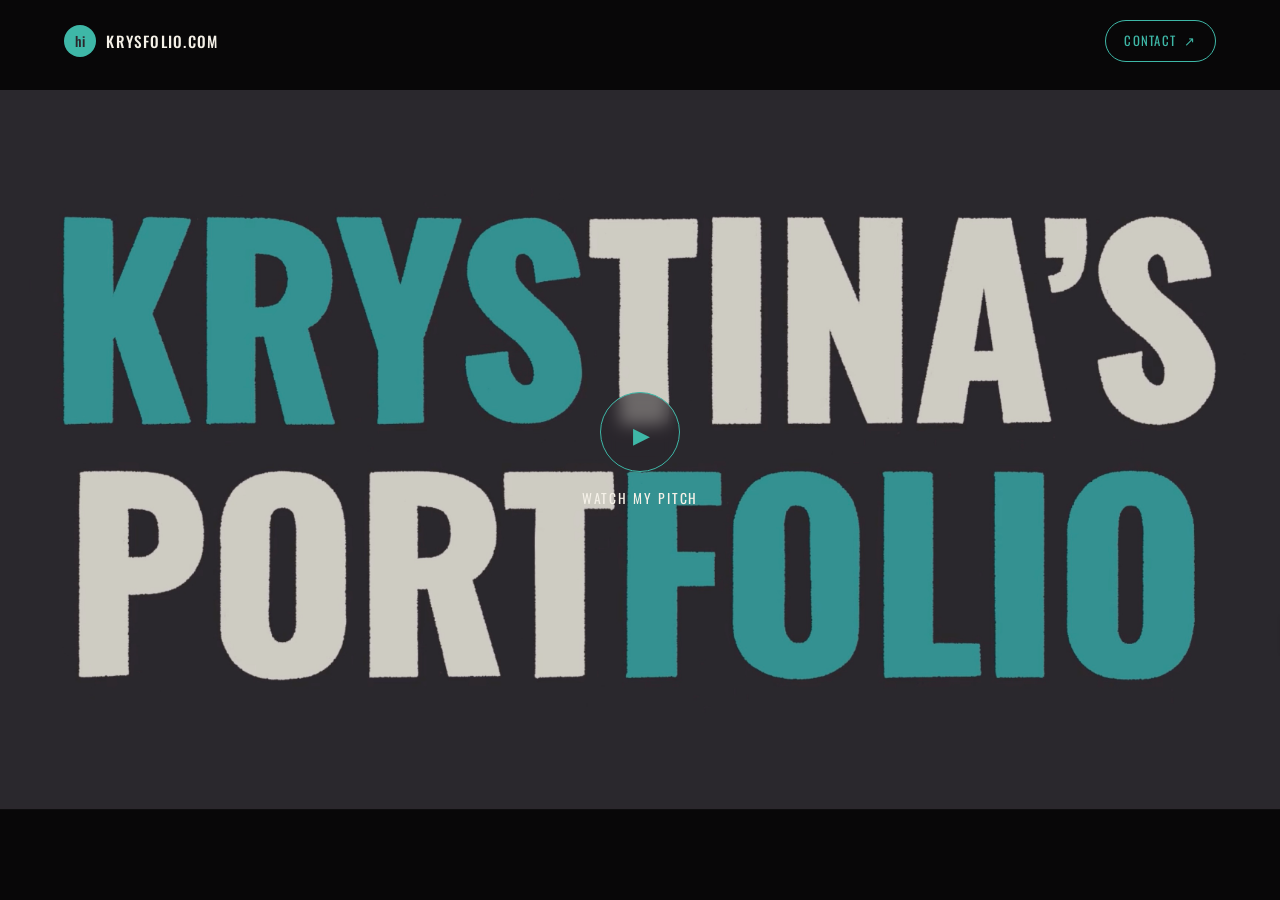
==== commit dab92393: "path-error" ====
--- a/index.html
+++ b/index.html
@@ -21,7 +21,7 @@
       class="pitch-video"
       playsinline
       preload="none"
-      poster="hero-poster.jpg"
+      poster="images/hero-poster.jpeg"
       aria-label="Krystina's pitching video"
     >
       <source src="images/hero-animation.mp4" type="video/mp4">
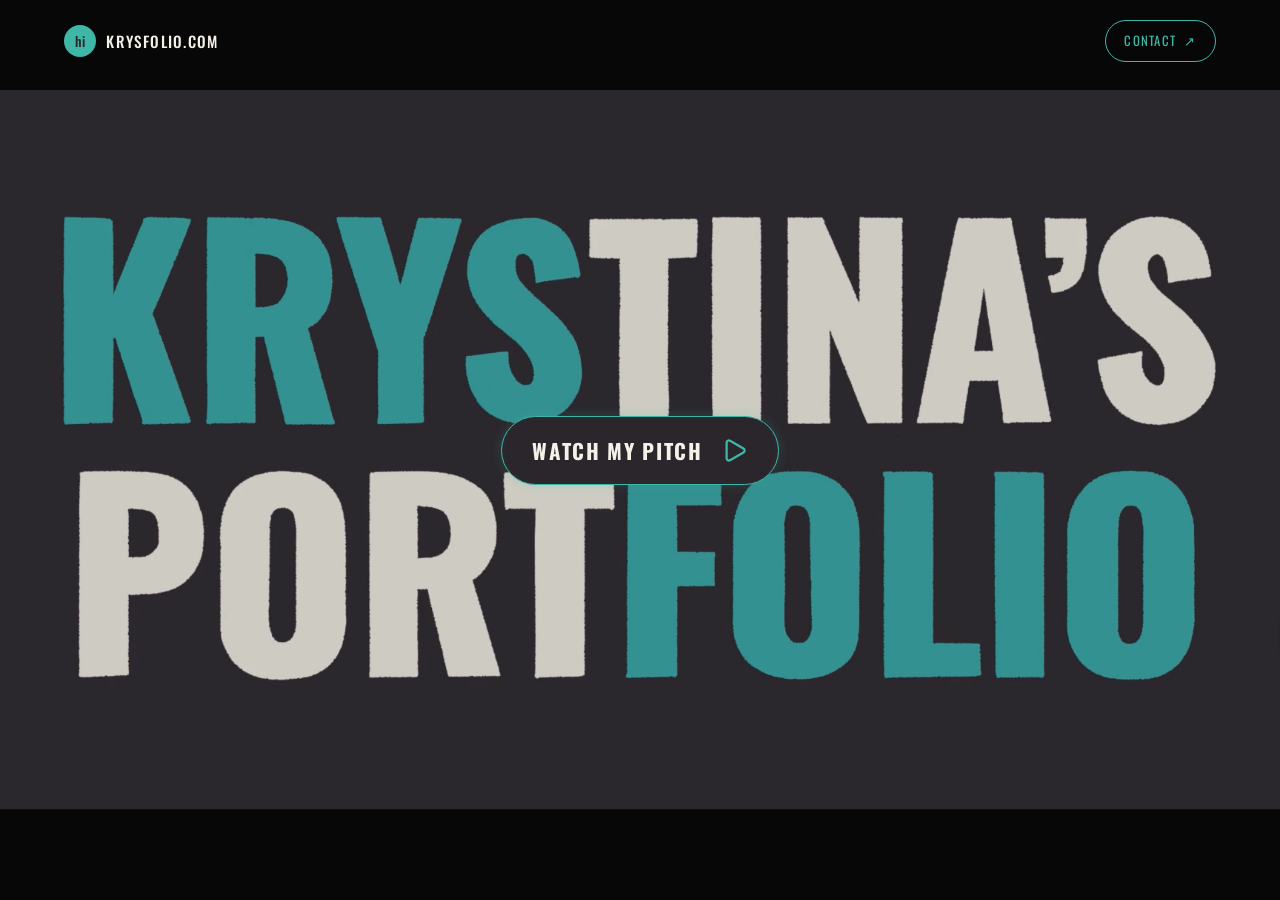
==== commit 97319867: "stylingctafix" ====
--- a/index.html
+++ b/index.html
@@ -40,10 +40,24 @@
     </header>
 
     <div class="video-overlay" id="videoOverlay">
-      <button class="play-button" id="playButton" type="button">
-        <span class="play-icon" aria-hidden="true">▶</span>
-        <span>WATCH MY PITCH</span>
-      </button>
+      <button class="watch-pitch" id="playButton" type="button">
+  <span>WATCH MY PITCH</span>
+  <svg
+    xmlns="http://www.w3.org/2000/svg"
+    width="24"
+    height="24"
+    viewBox="0 0 24 24"
+    fill="none"
+    stroke="currentColor"
+    stroke-width="2"
+    stroke-linecap="round"
+    stroke-linejoin="round"
+    class="preview-icon"
+    aria-hidden="true"
+  >
+    <path d="M5 5a2 2 0 0 1 3.008-1.728l11.997 6.998a2 2 0 0 1 .003 3.458l-12 7A2 2 0 0 1 5 19z"/>
+  </svg>
+</button>
     </div>
 
     <section class="video-controls" id="videoControls"
--- a/style.css
+++ b/style.css
@@ -464,3 +464,149 @@
     transition: none !important;
   }
 }
+
+.watch-pitch {
+  display: inline-flex;
+  align-items: center;
+  justify-content: center;
+  gap: 18px;
+
+  padding: 18px 30px;
+  border: 1.5px solid var(--heading);
+  border-radius: 999px;
+
+  background: var(--bg);
+  color: var(--body);
+
+  font-family: var(--font);
+  font-size: 21px;
+  font-weight: 700;
+  letter-spacing: 0.08em;
+
+  cursor: pointer;
+
+  box-shadow:
+    0 0 12px #3EB7A733,
+    inset 0 0 10px #3EB7A70A;
+
+  animation: teal-breathe 2.8s ease-in-out infinite;
+
+  transition:
+    transform 0.3s ease,
+    color 0.3s ease,
+    border-color 0.3s ease,
+    box-shadow 0.3s ease;
+}
+
+.watch-pitch .preview-icon {
+  width: 27px;
+  height: 27px;
+  flex-shrink: 0;
+  color: var(--heading);
+  transition: transform 0.3s ease, color 0.3s ease;
+}
+
+/* Subtle breathing glow */
+@keyframes teal-breathe {
+  0%, 100% {
+    box-shadow:
+      0 0 8px #3EB7A722,
+      0 0 18px #3EB7A711,
+      inset 0 0 8px #3EB7A708;
+  }
+
+  50% {
+    box-shadow:
+      0 0 16px #3EB7A766,
+      0 0 35px #3EB7A733,
+      inset 0 0 12px #3EB7A714;
+  }
+}
+
+/* Hover: grow, brighten, and glow */
+.watch-pitch:hover {
+  transform: scale(1.1);
+  color: var(--body);
+  border-color: #55D9C6;
+  box-shadow:
+    0 0 20px #3EB7A799,
+    0 0 45px #3EB7A755,
+    0 0 70px #3EB7A722;
+  animation-play-state: paused;
+}
+
+.watch-pitch:hover .preview-icon {
+  color: #55D9C6;
+  transform: translateX(4px);
+}
+
+/* Keyboard accessibility */
+.watch-pitch:focus-visible {
+  outline: 2px solid var(--heading);
+  outline-offset: 5px;
+}
+
+/* Reduce animation for users who prefer less motion */
+@media (prefers-reduced-motion: reduce) {
+  .watch-pitch,
+  .watch-pitch .preview-icon {
+    animation: none;
+    transition: none;
+  }
+}
+.watch-pitch {
+  animation: teal-breathe 2.4s ease-in-out infinite;
+  transform-origin: center;
+}
+
+@keyframes teal-breathe {
+  0%, 100% {
+    transform: scale(1);
+    box-shadow:
+      0 0 6px #3EB7A722,
+      0 0 14px #3EB7A711;
+  }
+
+  50% {
+    transform: scale(1.035);
+    box-shadow:
+      0 0 14px #3EB7A777,
+      0 0 30px #3EB7A755,
+      0 0 50px #3EB7A722;
+  }
+}
+
+.watch-pitch:hover {
+  animation-play-state: paused;
+  transform: scale(1.1);
+  border-color: #55D9C6;
+  box-shadow:
+    0 0 20px #3EB7A799,
+    0 0 45px #3EB7A755,
+    0 0 70px #3EB7A722;
+}
+
+@media (prefers-reduced-motion: reduce) {
+  .watch-pitch {
+    animation: none;
+    transition: none;
+  }
+}
+.watch-pitch:hover {
+  animation-play-state: paused;
+  transform: scale(1.1);
+
+  background: var(--heading);
+  color: var(--bg);
+  border-color: var(--heading);
+
+  box-shadow:
+    0 0 20px #3EB7A799,
+    0 0 45px #3EB7A755,
+    0 0 70px #3EB7A722;
+}
+
+.watch-pitch:hover .preview-icon {
+  color: var(--bg);
+  transform: translateX(4px);
+}
